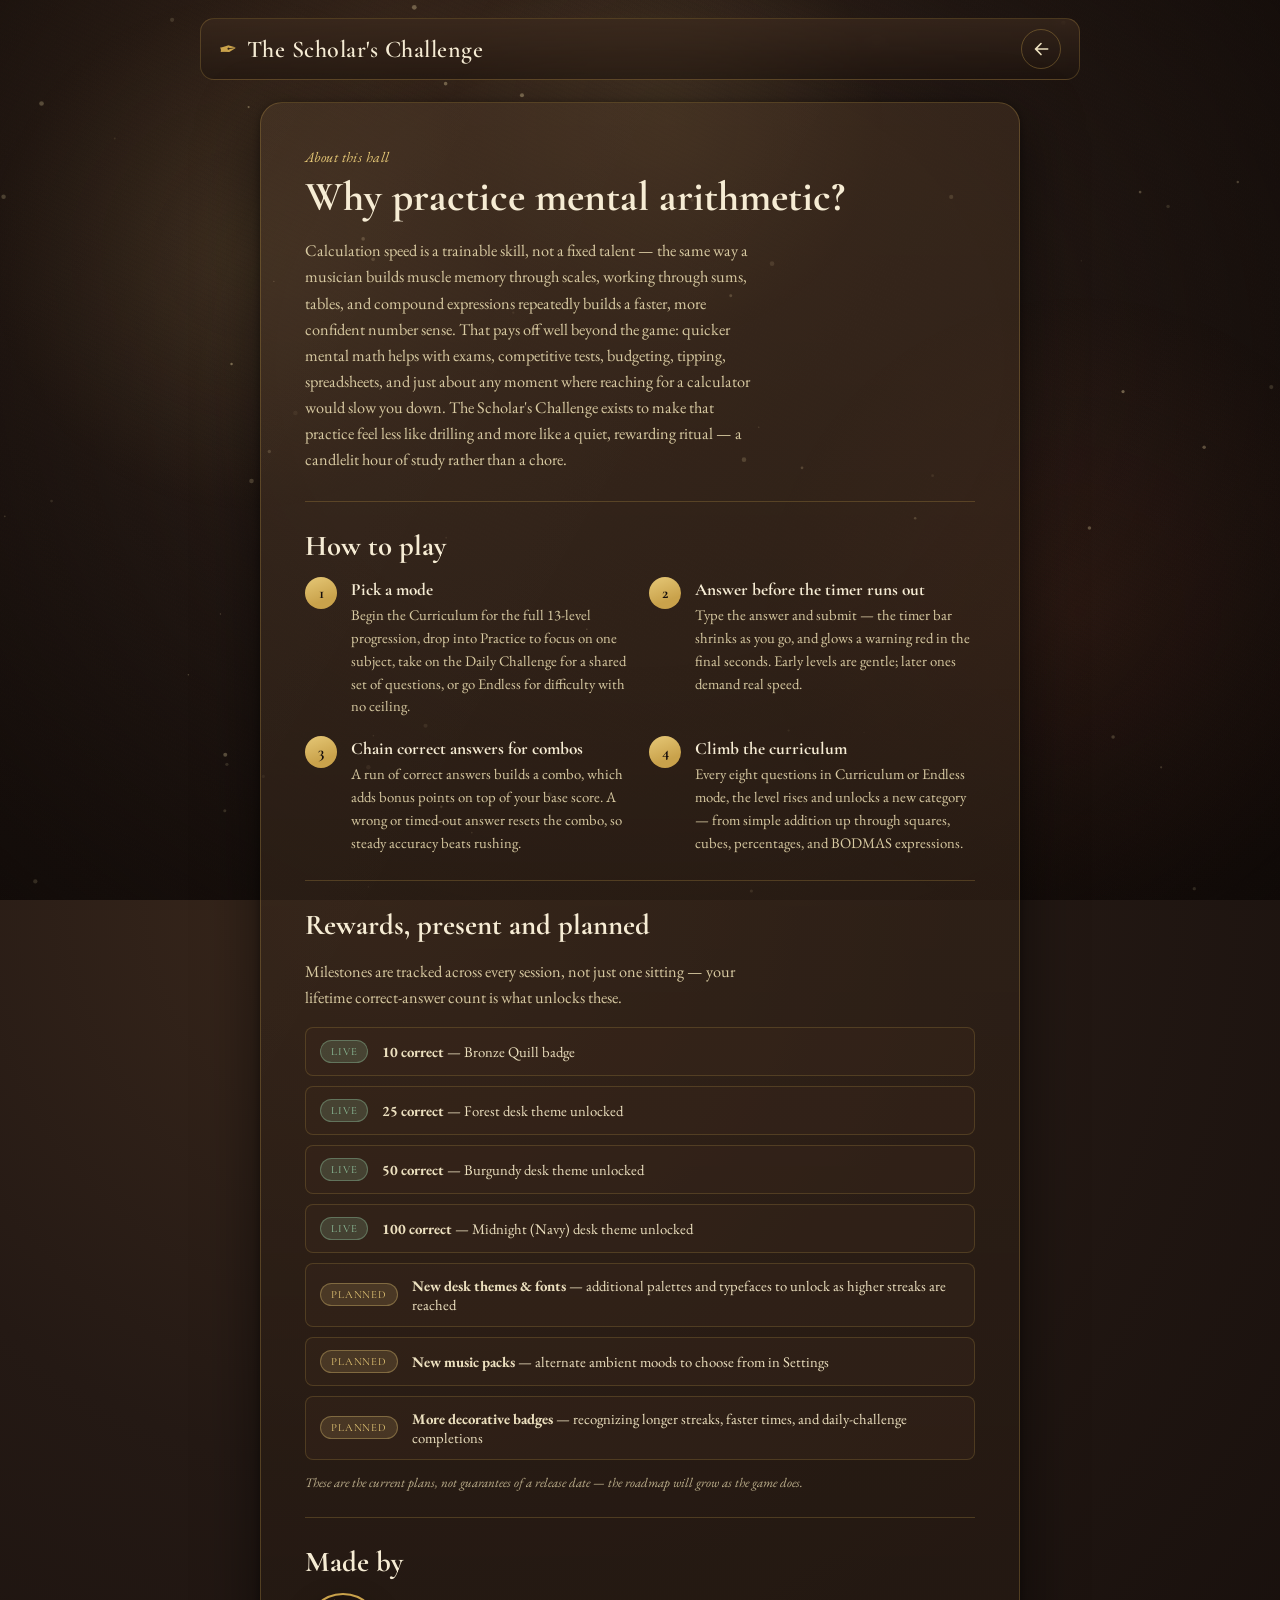
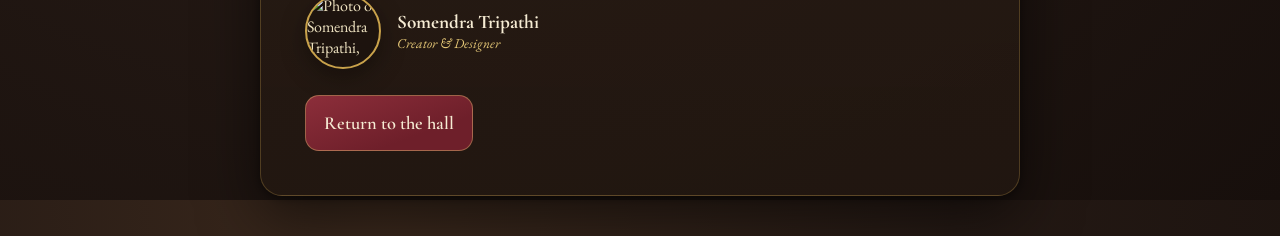
==== about.html @ 418ee272 "Add files via upload" ====
<!DOCTYPE html>
<html lang="en">
<head>
<meta charset="UTF-8">
<meta name="viewport" content="width=device-width, initial-scale=1.0, maximum-scale=1, user-scalable=no">
<title>About — The Scholar's Challenge</title>
<meta name="description" content="Why mental math training matters, how to play The Scholar's Challenge, and what's coming next.">
<meta name="theme-color" content="#241914">
<link rel="manifest" href="manifest.json">
<link rel="icon" href="icons/icon.svg" type="image/svg+xml">
<link rel="preconnect" href="https://fonts.googleapis.com">
<link rel="preconnect" href="https://fonts.gstatic.com" crossorigin>
<link href="https://fonts.googleapis.com/css2?family=Cormorant+Garamond:ital,wght@0,500;0,600;0,700;1,500&family=EB+Garamond:ital,wght@0,400;0,500;0,600;1,400&family=Spectral:wght@500;600;700&display=swap" rel="stylesheet">
<link rel="stylesheet" href="css/styles.css">
</head>
<body>

<canvas id="bg-canvas" aria-hidden="true"></canvas>
<div class="vignette" aria-hidden="true"></div>

<div class="hall">

  <header class="topbar">
    <div class="brand">
      <span class="brand-mark" aria-hidden="true">✒</span>
      <h1>The Scholar's&nbsp;Challenge</h1>
    </div>
    <a class="icon-btn" href="index.html" aria-label="Back to the game">
      <svg viewBox="0 0 24 24" width="20" height="20" aria-hidden="true"><path fill="currentColor" d="M20 11H7.83l4.88-4.88a1 1 0 1 0-1.42-1.41L4.7 11.3a1 1 0 0 0 0 1.41l6.59 6.59a1 1 0 0 0 1.42-1.41L7.83 13H20a1 1 0 0 0 0-2z"/></svg>
    </a>
  </header>

  <section class="scene">
    <div class="desk-card about-card">

      <p class="eyebrow">About this hall</p>
      <h2 class="scene-title">Why practice mental arithmetic?</h2>
      <p class="menu-lede">
        Calculation speed is a trainable skill, not a fixed talent — the same way a
        musician builds muscle memory through scales, working through sums, tables,
        and compound expressions repeatedly builds a faster, more confident number
        sense. That pays off well beyond the game: quicker mental math helps with
        exams, competitive tests, budgeting, tipping, spreadsheets, and just about
        any moment where reaching for a calculator would slow you down. The Scholar's
        Challenge exists to make that practice feel less like drilling and more like
        a quiet, rewarding ritual — a candlelit hour of study rather than a chore.
      </p>

      <hr class="about-divider">

      <h2 class="scene-title small">How to play</h2>
      <div class="about-grid">
        <div class="about-item">
          <span class="about-item-num">1</span>
          <div>
            <h3>Pick a mode</h3>
            <p>Begin the Curriculum for the full 13-level progression, drop into
            Practice to focus on one subject, take on the Daily Challenge for a
            shared set of questions, or go Endless for difficulty with no ceiling.</p>
          </div>
        </div>
        <div class="about-item">
          <span class="about-item-num">2</span>
          <div>
            <h3>Answer before the timer runs out</h3>
            <p>Type the answer and submit — the timer bar shrinks as you go, and
            glows a warning red in the final seconds. Early levels are gentle;
            later ones demand real speed.</p>
          </div>
        </div>
        <div class="about-item">
          <span class="about-item-num">3</span>
          <div>
            <h3>Chain correct answers for combos</h3>
            <p>A run of correct answers builds a combo, which adds bonus points
            on top of your base score. A wrong or timed-out answer resets the
            combo, so steady accuracy beats rushing.</p>
          </div>
        </div>
        <div class="about-item">
          <span class="about-item-num">4</span>
          <div>
            <h3>Climb the curriculum</h3>
            <p>Every eight questions in Curriculum or Endless mode, the level rises
            and unlocks a new category — from simple addition up through squares,
            cubes, percentages, and BODMAS expressions.</p>
          </div>
        </div>
      </div>

      <hr class="about-divider">

      <h2 class="scene-title small">Rewards, present and planned</h2>
      <p class="menu-lede" style="margin-bottom: 16px;">
        Milestones are tracked across every session, not just one sitting — your
        lifetime correct-answer count is what unlocks these.
      </p>
      <div class="roadmap-list">
        <div class="roadmap-item live">
          <span class="roadmap-tag">Live</span>
          <div><strong>10 correct</strong> — Bronze Quill badge</div>
        </div>
        <div class="roadmap-item live">
          <span class="roadmap-tag">Live</span>
          <div><strong>25 correct</strong> — Forest desk theme unlocked</div>
        </div>
        <div class="roadmap-item live">
          <span class="roadmap-tag">Live</span>
          <div><strong>50 correct</strong> — Burgundy desk theme unlocked</div>
        </div>
        <div class="roadmap-item live">
          <span class="roadmap-tag">Live</span>
          <div><strong>100 correct</strong> — Midnight (Navy) desk theme unlocked</div>
        </div>
        <div class="roadmap-item planned">
          <span class="roadmap-tag">Planned</span>
          <div><strong>New desk themes & fonts</strong> — additional palettes and
          typefaces to unlock as higher streaks are reached</div>
        </div>
        <div class="roadmap-item planned">
          <span class="roadmap-tag">Planned</span>
          <div><strong>New music packs</strong> — alternate ambient moods to choose
          from in Settings</div>
        </div>
        <div class="roadmap-item planned">
          <span class="roadmap-tag">Planned</span>
          <div><strong>More decorative badges</strong> — recognizing longer streaks,
          faster times, and daily-challenge completions</div>
        </div>
      </div>
      <p class="about-note">These are the current plans, not guarantees of a release
      date — the roadmap will grow as the game does.</p>

      <hr class="about-divider">

      <h2 class="scene-title small">Made by</h2>
      <div class="credit-row">
        <img class="credit-photo" src="icons/author.jpg" alt="Photo of Somendra Tripathi, creator of The Scholar's Challenge">
        <div>
          <div class="credit-name">Somendra Tripathi</div>
          <div class="credit-role">Creator &amp; Designer</div>
        </div>
      </div>

      <a class="wax-btn wax-btn--primary about-back-btn" href="index.html">
        <span class="wax-btn-title">Return to the hall</span>
      </a>
    </div>
  </section>

</div>

<script src="js/particles.js"></script>
</body>
</html>
---- css/styles.css ----
/* =========================================================
   THE SCHOLAR'S CHALLENGE
   Design tokens — old university hall, candlelight & brass
   ========================================================= */
:root{
  /* ---- palette ---- */
  --walnut:        #241914;
  --walnut-deep:    #170f0c;
  --parchment:      #ece0bf;
  --parchment-dim:  #d8caa2;
  --cream:          #f6ecd4;
  --burgundy:       #6e1f2a;
  --burgundy-light: #8c2e3a;
  --forest:         #2e4536;
  --brass:          #c9a24b;
  --brass-bright:   #e6c877;
  --navy:           #131e2b;
  --ink:            #2a1e14;

  /* theme-swappable accent (desk themes) */
  --accent: var(--brass);
  --accent-bright: var(--brass-bright);

  /* ---- type ---- */
  --font-display: "Cormorant Garamond", "Iowan Old Style", Georgia, serif;
  --font-body: "EB Garamond", Georgia, serif;
  --font-number: "Spectral", Georgia, serif;

  --radius-lg: 22px;
  --radius-md: 14px;
  --radius-sm: 8px;

  --shadow-deep: 0 20px 60px rgba(0,0,0,0.55), 0 2px 8px rgba(0,0,0,0.4);
  --shadow-soft: 0 8px 24px rgba(0,0,0,0.35);
}

/* Desk theme variants — unlocked via streak rewards */
body[data-theme="forest"]{ --accent: #6f9c7c; --accent-bright: #8fc19c; }
body[data-theme="burgundy"]{ --accent: #b85466; --accent-bright: #d97a8c; }
body[data-theme="navy"]{ --accent: #6f93c4; --accent-bright: #9bb9e0; }
body[data-theme="brass"]{ --accent: var(--brass); --accent-bright: var(--brass-bright); }

@media (prefers-reduced-motion: reduce){
  *, *::before, *::after{ animation-duration: 0.001ms !important; animation-iteration-count: 1 !important; transition-duration: 0.001ms !important; }
}
[hidden]{ display: none !important; }
*{ box-sizing: border-box; }
html, body{ height: 100%; }
body{
  margin: 0;
  font-family: var(--font-body);
  color: var(--parchment);
  background: radial-gradient(ellipse at 30% 0%, #3a281c 0%, var(--walnut) 45%, var(--walnut-deep) 100%);
  overflow-x: hidden;
  min-height: 100vh;
  -webkit-tap-highlight-color: transparent;
}

/* subtle wood-grain + paper-grain texture overlay */
body::before{
  content: "";
  position: fixed; inset: 0;
  pointer-events: none;
  z-index: 1;
  opacity: 0.5;
  background-image:
    repeating-linear-gradient(115deg, rgba(255,255,255,0.015) 0px, rgba(255,255,255,0.015) 1px, transparent 1px, transparent 3px),
    repeating-linear-gradient(25deg, rgba(0,0,0,0.05) 0px, rgba(0,0,0,0.05) 1px, transparent 2px, transparent 5px);
  mix-blend-mode: overlay;
}

#bg-canvas{
  position: fixed; inset: 0;
  width: 100%; height: 100%;
  z-index: 0;
  display: block;
}

.vignette{
  position: fixed; inset: 0;
  z-index: 2;
  pointer-events: none;
  background: radial-gradient(ellipse at 50% 40%, transparent 40%, rgba(10,6,4,0.55) 100%);
}

/* rain streaks against an implied window pane, very subtle */
.window-rain{
  position: fixed; top: 0; right: 0; width: 38vw; max-width: 480px; height: 100%;
  z-index: 1; pointer-events: none; opacity: 0.16;
  background-image: repeating-linear-gradient(100deg, rgba(180,200,220,0.5) 0 1px, transparent 1px 14px);
  mask-image: linear-gradient(to left, black, transparent);
  animation: rain-drift 6s linear infinite;
}
.window-rain.hidden{ display: none; }
@keyframes rain-drift{
  0%{ background-position: 0 0; }
  100%{ background-position: -40px 200px; }
}

.hall{
  position: relative;
  z-index: 3;
  min-height: 100vh;
  display: flex;
  flex-direction: column;
  align-items: center;
  padding: 18px 16px 40px;
}

/* ================= TOP BAR ================= */
.topbar{
  width: 100%;
  max-width: 880px;
  display: flex;
  align-items: center;
  justify-content: space-between;
  gap: 12px;
  padding: 10px 18px;
  margin-bottom: 22px;
  background: linear-gradient(180deg, rgba(60,42,30,0.7), rgba(30,20,14,0.55));
  border: 1px solid rgba(201,162,75,0.25);
  border-radius: var(--radius-md);
  backdrop-filter: blur(6px);
}
.brand{ display: flex; align-items: center; gap: 10px; }
.brand-mark{ color: var(--accent); font-size: 22px; transform: rotate(-8deg); display: inline-block; }
.brand h1{
  font-family: var(--font-display);
  font-weight: 600;
  font-size: clamp(1.05rem, 2.4vw, 1.5rem);
  letter-spacing: 0.02em;
  margin: 0;
  color: var(--cream);
}
.stat-strip{ display: flex; gap: 18px; }
.stat{ display: flex; flex-direction: column; align-items: center; min-width: 44px; }
.stat-label{ font-size: 0.62rem; text-transform: uppercase; letter-spacing: 0.12em; color: var(--parchment-dim); opacity: 0.75; }
.stat-value{ font-family: var(--font-number); font-size: 1.15rem; font-weight: 600; color: var(--accent-bright); font-variant-numeric: tabular-nums; }
.combo-stat .stat-value{ color: var(--burgundy-light); }
.combo-stat.pulse .stat-value{ animation: combo-pop 0.35s ease; }
@keyframes combo-pop{ 0%{ transform: scale(1); } 40%{ transform: scale(1.35); } 100%{ transform: scale(1); } }

.icon-btn{
  background: transparent; border: 1px solid rgba(201,162,75,0.35);
  color: var(--parchment); border-radius: 50%;
  width: 40px; height: 40px; display: flex; align-items: center; justify-content: center;
  cursor: pointer; transition: background 0.2s, transform 0.2s;
  flex-shrink: 0; text-decoration: none; 
}
.icon-btn:hover{ background: rgba(201,162,75,0.15); transform: rotate(25deg); }
.icon-btn:focus-visible, button:focus-visible, input:focus-visible{ outline: 2px solid var(--accent-bright); outline-offset: 2px; }

/* ================= SCENES / CARDS ================= */
.scene{ width: 100%; max-width: 880px; display: flex; justify-content: center; }
.desk-card, .game-card{
  width: 100%;
  background:
    linear-gradient(180deg, rgba(70,50,34,0.55), rgba(35,24,17,0.7)),
    linear-gradient(120deg, rgba(255,255,255,0.03), transparent 40%);
  border: 1px solid rgba(201,162,75,0.28);
  border-radius: var(--radius-lg);
  padding: clamp(20px, 4vw, 44px);
  box-shadow: var(--shadow-deep);
  animation: page-rise 0.5s cubic-bezier(.2,.8,.25,1) both;
}
@keyframes page-rise{
  from{ opacity: 0; transform: translateY(18px) scale(0.98); }
  to{ opacity: 1; transform: translateY(0) scale(1); }
}

.eyebrow{
  font-family: var(--font-body);
  font-style: italic;
  font-size: 0.9rem;
  color: var(--accent-bright);
  letter-spacing: 0.03em;
  margin: 0 0 6px;
}
.scene-title{
  font-family: var(--font-display);
  font-weight: 700;
  font-size: clamp(1.7rem, 4.5vw, 2.6rem);
  margin: 0 0 14px;
  color: var(--cream);
}
.menu-lede{ max-width: 56ch; line-height: 1.6; color: var(--parchment-dim); margin-bottom: 28px; font-size: 1.02rem; }

.menu-grid{ display: grid; grid-template-columns: 1fr 1fr; gap: 14px; margin-bottom: 26px; }
.menu-grid.two-col{ margin-top: 22px; margin-bottom: 0; }
@media (max-width: 560px){ .menu-grid{ grid-template-columns: 1fr; } }

/* ---- wax-seal styled buttons ---- */
.wax-btn{
  position: relative;
  text-align: left;
  border: 1px solid rgba(201,162,75,0.35);
  background: linear-gradient(160deg, rgba(90,64,42,0.55), rgba(40,28,20,0.6));
  color: var(--parchment);
  border-radius: var(--radius-md);
  padding: 16px 18px;
  cursor: pointer;
  font-family: var(--font-body);
  transition: transform 0.18s ease, box-shadow 0.18s ease, border-color 0.18s ease;
  display: flex; flex-direction: column; gap: 4px;
}
.wax-btn:hover{ transform: translateY(-2px); box-shadow: var(--shadow-soft); border-color: var(--accent); }
.wax-btn:active{ transform: translateY(0); }
.wax-btn-title{ font-family: var(--font-display); font-weight: 600; font-size: 1.15rem; color: var(--cream); }
.wax-btn-sub{ font-size: 0.82rem; color: var(--parchment-dim); }
.wax-btn--primary{
  background: linear-gradient(160deg, var(--burgundy-light), var(--burgundy) 70%);
  border-color: rgba(230,200,119,0.4);
}
.wax-btn--primary .wax-btn-title, .wax-btn--primary .wax-btn-sub{ color: var(--cream); }

.text-btn{
  background: none; border: none; color: var(--parchment-dim);
  font-family: var(--font-body); font-style: italic; font-size: 0.92rem;
  cursor: pointer; text-decoration: underline; text-underline-offset: 3px;
  padding: 6px 0;
}
.text-btn:hover{ color: var(--accent-bright); }

.ledger{ display: grid; grid-template-columns: repeat(4, 1fr); gap: 10px; border-top: 1px solid rgba(201,162,75,0.25); padding-top: 18px; }
@media (max-width: 560px){ .ledger{ grid-template-columns: 1fr 1fr; } }
.ledger-item{ display: flex; flex-direction: column; gap: 2px; }
.ledger-item span{ font-size: 0.68rem; text-transform: uppercase; letter-spacing: 0.1em; color: var(--parchment-dim); opacity: 0.8; }
.ledger-item strong{ font-family: var(--font-number); font-size: 1.3rem; color: var(--accent-bright); font-variant-numeric: tabular-nums; }

/* ================= SUBJECT GRID (practice) ================= */
.subject-grid{ display: grid; grid-template-columns: repeat(3, 1fr); gap: 12px; margin-bottom: 22px; }
@media (max-width: 620px){ .subject-grid{ grid-template-columns: repeat(2, 1fr); } }
.subject-chip{
  border: 1px solid rgba(201,162,75,0.3);
  background: rgba(60,42,30,0.4);
  color: var(--parchment);
  border-radius: var(--radius-sm);
  padding: 14px 10px;
  text-align: center;
  font-family: var(--font-display);
  font-size: 1.02rem;
  cursor: pointer;
  transition: background 0.18s, transform 0.18s;
}
.subject-chip:hover{ background: rgba(201,162,75,0.18); transform: translateY(-2px); }

/* ================= GAME SCENE ================= */
.level-banner{
  text-align: center;
  font-family: var(--font-display);
  font-size: 1rem;
  letter-spacing: 0.08em;
  text-transform: uppercase;
  color: var(--accent-bright);
  margin-bottom: 18px;
  opacity: 0.9;
}

.question-stage{ display: flex; justify-content: center; margin-bottom: 26px; perspective: 1200px; }
.page{
  position: relative;
  width: min(100%, 560px);
  min-height: 150px;
  background:
    radial-gradient(ellipse at 30% 20%, rgba(255,240,200,0.06), transparent 60%),
    linear-gradient(180deg, rgba(236,224,191,0.08), rgba(236,224,191,0.03));
  border: 1px solid rgba(201,162,75,0.3);
  border-radius: var(--radius-md);
  display: flex; align-items: center; justify-content: center;
  padding: 30px 20px;
  transform-style: preserve-3d;
}
.page.turning{ animation: page-turn 0.5s ease; }
@keyframes page-turn{
  0%{ transform: rotateY(0deg); opacity: 1; }
  45%{ transform: rotateY(85deg); opacity: 0.3; }
  55%{ transform: rotateY(-85deg); opacity: 0.3; }
  100%{ transform: rotateY(0deg); opacity: 1; }
}
.question-text{
  font-family: var(--font-number);
  font-weight: 600;
  font-size: clamp(1.8rem, 6vw, 3rem);
  color: var(--cream);
  letter-spacing: 0.02em;
  margin: 0;
  text-align: center;
  text-shadow: 0 0 18px rgba(230,200,119,0.15);
}

/* wax seal celebration mark */
.seal{
  position: absolute; top: 50%; left: 50%;
  width: 90px; height: 90px;
  transform: translate(-50%,-50%) scale(0);
  opacity: 0;
  pointer-events: none;
}
.seal svg{ width: 100%; height: 100%; }
.seal circle{ fill: rgba(110,31,42,0.88); stroke: var(--brass-bright); stroke-width: 2; }
.seal path{ fill: none; stroke: var(--brass-bright); stroke-width: 4; stroke-linecap: round; stroke-linejoin: round; }
.seal.stamp-correct{ animation: seal-stamp 0.6s cubic-bezier(.2,1.4,.4,1) forwards; }
.seal.stamp-wrong{ animation: seal-shake 0.5s ease forwards; }
.seal.stamp-wrong circle{ fill: rgba(40,30,24,0.9); stroke: #a3a3a3; }
@keyframes seal-stamp{
  0%{ transform: translate(-50%,-50%) scale(2.4) rotate(-12deg); opacity: 0; }
  55%{ transform: translate(-50%,-50%) scale(0.92) rotate(3deg); opacity: 1; }
  75%{ transform: translate(-50%,-50%) scale(1.05) rotate(0deg); opacity: 1; }
  100%{ transform: translate(-50%,-50%) scale(1) rotate(0deg); opacity: 0; transition: none; }
}
@keyframes seal-shake{
  0%{ transform: translate(-50%,-50%) scale(1.4); opacity: 0; }
  30%{ opacity: 0.9; transform: translate(-50%,-50%) scale(1); }
  40%{ transform: translate(-56%,-50%) scale(1); }
  55%{ transform: translate(-44%,-50%) scale(1); }
  70%{ transform: translate(-52%,-50%) scale(1); }
  100%{ opacity: 0; transform: translate(-50%,-50%) scale(1); }
}

.answer-row{ display: flex; gap: 10px; max-width: 560px; margin: 0 auto 8px; }
.answer-input{
  flex: 1; 
min-width: 0;
  font-family: var(--font-number);
  font-size: 1.3rem;
  padding: 14px 16px;
  border-radius: var(--radius-sm);
  border: 1px solid rgba(201,162,75,0.4);
  background: rgba(246,236,212,0.94);
  color: var(--ink);
  text-align: center;
  font-variant-numeric: tabular-nums;
}
.answer-input.shake{ animation: input-shake 0.4s ease; border-color: var(--burgundy-light); }
@keyframes input-shake{
  0%,100%{ transform: translateX(0); }
  20%{ transform: translateX(-8px); }
  40%{ transform: translateX(8px); }
  60%{ transform: translateX(-5px); }
  80%{ transform: translateX(5px); }
}
.submit-btn{ padding: 14px 22px; text-align: center; align-items: center; justify-content: center; flex-shrink: 0; }
.submit-btn .wax-btn-title{ font-size: 1rem; white-space: nowrap; }
@media (max-width: 380px){
  .submit-btn{ padding: 14px 14px; }
  .answer-input{ font-size: 1.1rem; padding: 14px 10px; }
}

.feedback{ min-height: 26px; text-align: center; font-family: var(--font-display); font-size: 1.05rem; margin-bottom: 10px; }
.feedback.good{ color: #8fc19c; }
.feedback.bad{ color: #d97a8c; }

.timer-wrap{ max-width: 560px; margin: 0 auto 10px; }
.timer-track{ height: 8px; border-radius: 6px; background: rgba(0,0,0,0.35); overflow: hidden; border: 1px solid rgba(201,162,75,0.2); }
.timer-fill{ height: 100%; width: 100%; background: linear-gradient(90deg, var(--accent), var(--accent-bright)); transition: width 0.12s linear, background 0.3s; transform-origin: left; }
.timer-fill.warn{ background: linear-gradient(90deg, #8c2e3a, #d97a8c); }
.game-card.timer-critical{ animation: red-pulse 0.9s ease-in-out infinite; }
@keyframes red-pulse{
  0%,100%{ box-shadow: var(--shadow-deep); }
  50%{ box-shadow: 0 0 60px rgba(180,40,50,0.45), var(--shadow-deep); }
}

.progress-row{ display: flex; justify-content: space-between; align-items: center; max-width: 560px; margin: 0 auto; font-size: 0.85rem; color: var(--parchment-dim); }

/* ================= LEVEL TOAST ================= */
.toast{
  position: fixed; top: 26px; left: 50%; transform: translateX(-50%);
  background: linear-gradient(160deg, rgba(90,64,42,0.95), rgba(40,28,20,0.95));
  border: 1px solid var(--accent); border-radius: var(--radius-md);
  padding: 14px 26px; text-align: center; z-index: 30;
  box-shadow: var(--shadow-deep);
  animation: toast-in 0.4s ease, toast-out 0.4s ease 2.6s forwards;
}
.toast-title{ display: block; font-family: var(--font-display); font-weight: 700; font-size: 1.15rem; color: var(--accent-bright); }
.toast-sub{ display: block; font-size: 0.85rem; color: var(--parchment-dim); margin-top: 2px; }
@keyframes toast-in{ from{ opacity: 0; transform: translate(-50%, -14px); } to{ opacity: 1; transform: translate(-50%,0); } }
@keyframes toast-out{ from{ opacity: 1; } to{ opacity: 0; transform: translate(-50%,-14px); } }

/* ================= COMBO FLARE ================= */
.combo-flare{
  position: fixed; bottom: 60px; left: 50%; transform: translateX(-50%);
  font-family: var(--font-display); font-weight: 700; font-size: 1.4rem;
  color: var(--brass-bright); text-shadow: 0 0 16px rgba(230,200,119,0.6);
  z-index: 30; pointer-events: none;
  animation: flare-float 0.9s ease forwards;
}
@keyframes flare-float{
  0%{ opacity: 0; transform: translate(-50%, 10px) scale(0.85); }
  25%{ opacity: 1; transform: translate(-50%, 0) scale(1.1); }
  80%{ opacity: 1; }
  100%{ opacity: 0; transform: translate(-50%, -30px) scale(1); }
}

/* ================= MODAL ================= */
.modal-backdrop{
  position: fixed; inset: 0; background: rgba(10,6,4,0.65);
  display: flex; align-items: center; justify-content: center;
  z-index: 40; padding: 16px; backdrop-filter: blur(3px);
}
.modal{
  width: 100%; max-width: 440px; max-height: 88vh; overflow-y: auto;
  background: linear-gradient(180deg, #3a281c, #221712);
  border: 1px solid rgba(201,162,75,0.35);
  border-radius: var(--radius-lg);
  padding: 26px 24px;
  box-shadow: var(--shadow-deep);
  animation: page-rise 0.35s ease both;
}
.modal h2{ font-family: var(--font-display); margin: 0 0 18px; color: var(--cream); }
.setting-row{ display: flex; align-items: center; justify-content: space-between; gap: 14px; padding: 10px 0; border-bottom: 1px solid rgba(201,162,75,0.15); }
.setting-row label{ font-size: 0.95rem; color: var(--parchment); }
.setting-block{ padding: 14px 0; border-bottom: 1px solid rgba(201,162,75,0.15); }
.setting-block-label{ display: block; font-size: 0.8rem; text-transform: uppercase; letter-spacing: 0.08em; color: var(--parchment-dim); margin-bottom: 10px; }

.switch{ width: 46px; height: 26px; border-radius: 20px; border: 1px solid rgba(201,162,75,0.4); background: rgba(0,0,0,0.35); position: relative; cursor: pointer; flex-shrink: 0; }
.switch span{ position: absolute; top: 2px; left: 2px; width: 20px; height: 20px; border-radius: 50%; background: var(--parchment-dim); transition: transform 0.2s, background 0.2s; }
.switch[aria-checked="true"]{ background: var(--burgundy); }
.switch[aria-checked="true"] span{ transform: translateX(20px); background: var(--brass-bright); }

input[type="range"]{ width: 130px; accent-color: var(--brass); }

.theme-swatches{ display: flex; gap: 10px; }
.swatch{ width: 34px; height: 34px; border-radius: 50%; border: 2px solid transparent; cursor: pointer; position: relative; }
.swatch.locked{ opacity: 0.3; cursor: not-allowed; }
.swatch.selected{ border-color: var(--cream); }
.swatch[data-theme="brass"]{ background: radial-gradient(circle at 35% 30%, #e6c877, #8a6a2f); }
.swatch[data-theme="forest"]{ background: radial-gradient(circle at 35% 30%, #8fc19c, #2e4536); }
.swatch[data-theme="burgundy"]{ background: radial-gradient(circle at 35% 30%, #d97a8c, #6e1f2a); }
.swatch[data-theme="navy"]{ background: radial-gradient(circle at 35% 30%, #9bb9e0, #131e2b); }

.badge-row{ display: flex; gap: 10px; flex-wrap: wrap; }
.badge{ width: 40px; height: 40px; border-radius: 50%; display: flex; align-items: center; justify-content: center; font-size: 1.1rem; background: radial-gradient(circle at 35% 30%, var(--accent-bright), var(--accent) 70%); color: var(--walnut-deep); border: 1px solid rgba(0,0,0,0.2); }
.badge.locked{ background: rgba(0,0,0,0.3); color: rgba(255,255,255,0.2); border-style: dashed; }
.badge-empty{ color: var(--parchment-dim); font-size: 0.85rem; font-style: italic; }

.unlock-banner{
  margin: 18px 0; padding: 14px 16px; border-radius: var(--radius-sm);
  background: rgba(201,162,75,0.14); border: 1px dashed var(--accent);
  font-family: var(--font-display); font-size: 1rem; color: var(--accent-bright);
  text-align: center;
}
/* ================= ABOUT PAGE ================= */
.about-card{ max-width: 760px; }
.scene-title.small{ font-size: clamp(1.35rem, 3.2vw, 1.8rem); margin-top: 6px; }
.about-divider{ border: none; border-top: 1px solid rgba(201,162,75,0.25); margin: 26px 0; }

.about-grid{ display: grid; grid-template-columns: 1fr 1fr; gap: 18px; }
@media (max-width: 620px){ .about-grid{ grid-template-columns: 1fr; } }
.about-item{ display: flex; gap: 14px; align-items: flex-start; }
.about-item-num{
  flex-shrink: 0; width: 32px; height: 32px; border-radius: 50%;
  background: linear-gradient(160deg, var(--accent-bright), var(--accent) 70%);
  color: var(--walnut-deep); font-family: var(--font-display); font-weight: 700;
  display: flex; align-items: center; justify-content: center; font-size: 1rem;
}
.about-item h3{ margin: 2px 0 4px; font-family: var(--font-display); font-size: 1.08rem; color: var(--cream); }
.about-item p{ margin: 0; font-size: 0.92rem; line-height: 1.55; color: var(--parchment-dim); }

.roadmap-list{ display: flex; flex-direction: column; gap: 10px; }
.roadmap-item{
  display: flex; align-items: center; gap: 14px;
  padding: 12px 14px; border-radius: var(--radius-sm);
  border: 1px solid rgba(201,162,75,0.22); background: rgba(60,42,30,0.35);
  font-size: 0.92rem; color: var(--parchment);
}
.roadmap-tag{
  flex-shrink: 0; font-family: var(--font-display); font-size: 0.68rem;
  text-transform: uppercase; letter-spacing: 0.08em;
  padding: 4px 10px; border-radius: 20px;
}
.roadmap-item.live .roadmap-tag{ background: rgba(143,193,156,0.2); color: #8fc19c; border: 1px solid rgba(143,193,156,0.4); }
.roadmap-item.planned .roadmap-tag{ background: rgba(230,200,119,0.14); color: var(--brass-bright); border: 1px solid rgba(230,200,119,0.35); }
.about-note{ font-size: 0.82rem; font-style: italic; color: var(--parchment-dim); opacity: 0.85; margin-top: 14px; }

.credit-row{ display: flex; align-items: center; gap: 16px; margin-bottom: 26px; }
.credit-photo{
  width: 76px; height: 76px; border-radius: 50%; object-fit: cover;
  border: 2px solid var(--accent); box-shadow: var(--shadow-soft);
  background: rgba(0,0,0,0.2);
}
.credit-name{ font-family: var(--font-display); font-weight: 700; font-size: 1.2rem; color: var(--cream); }
.credit-role{ font-size: 0.85rem; color: var(--accent-bright); font-style: italic; }

.about-back-btn{ display: inline-flex; align-items: center; justify-content: center; text-align: center; text-decoration: none; }
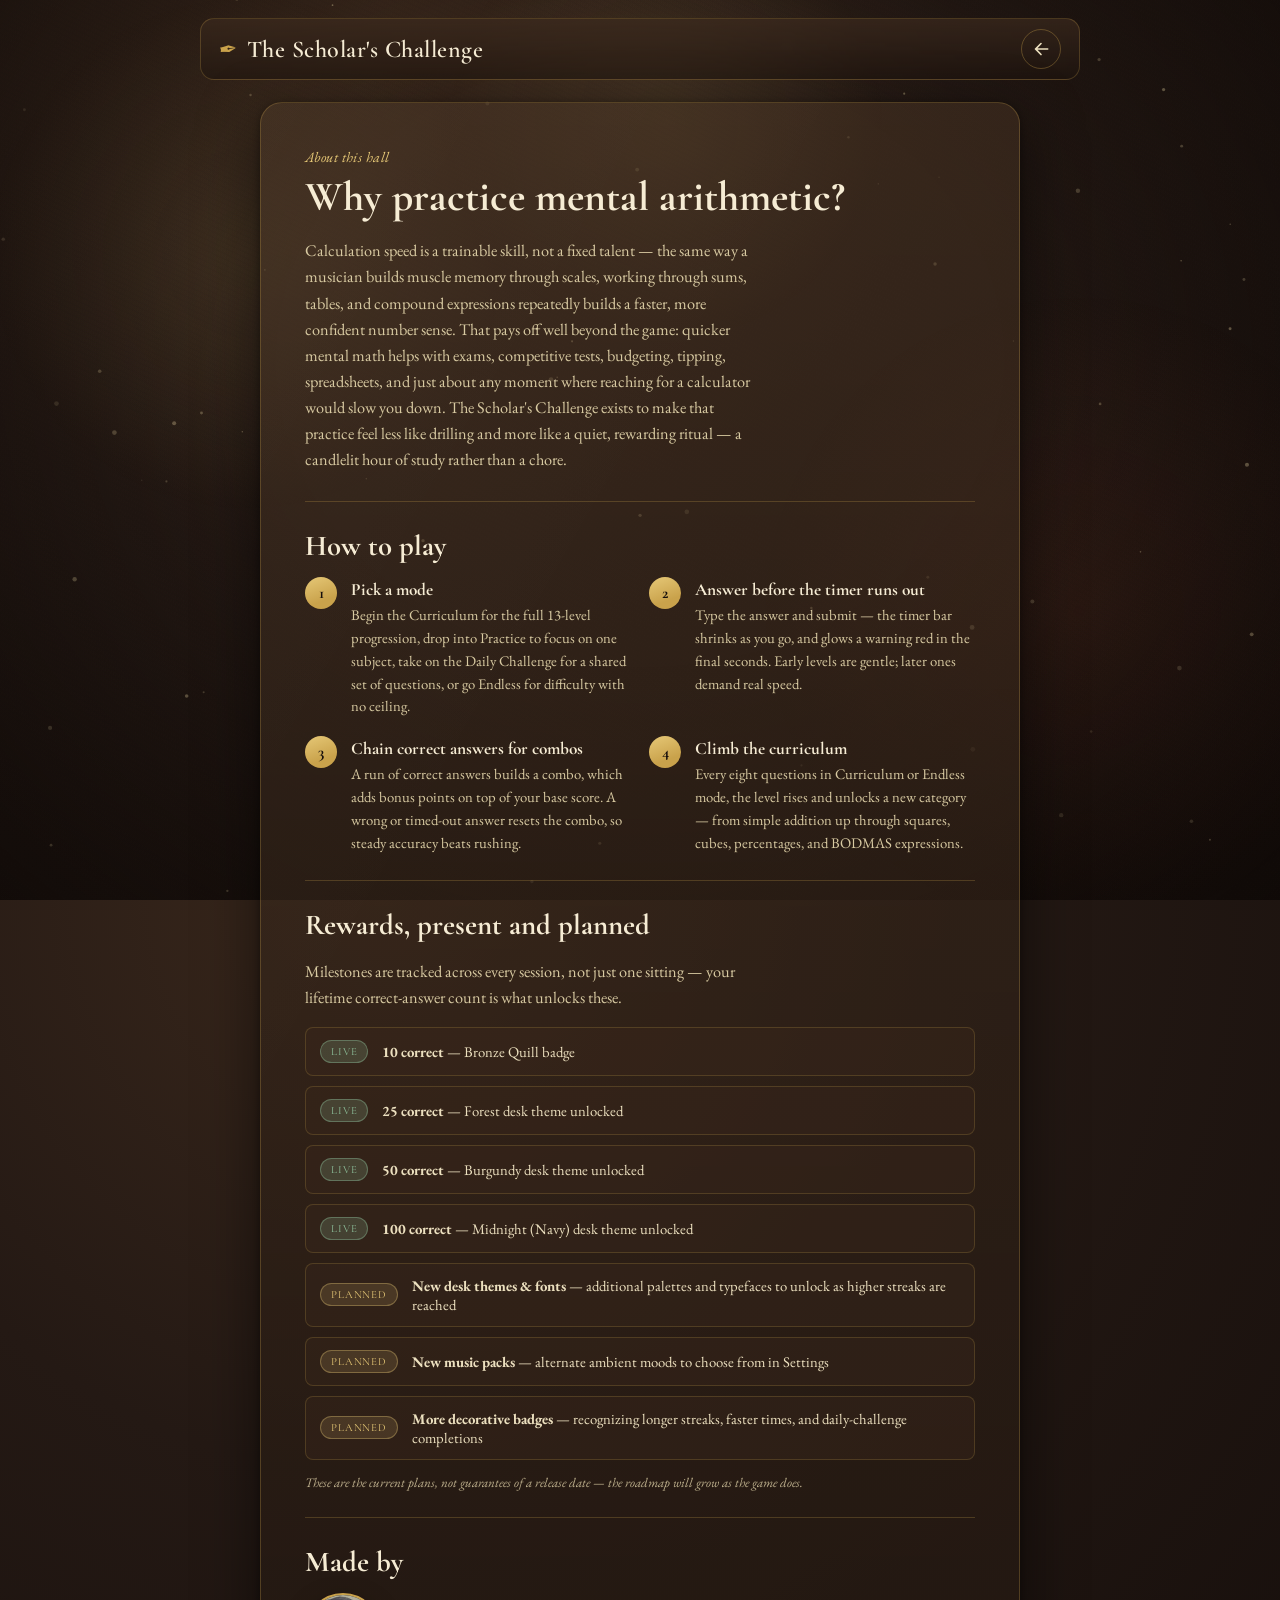
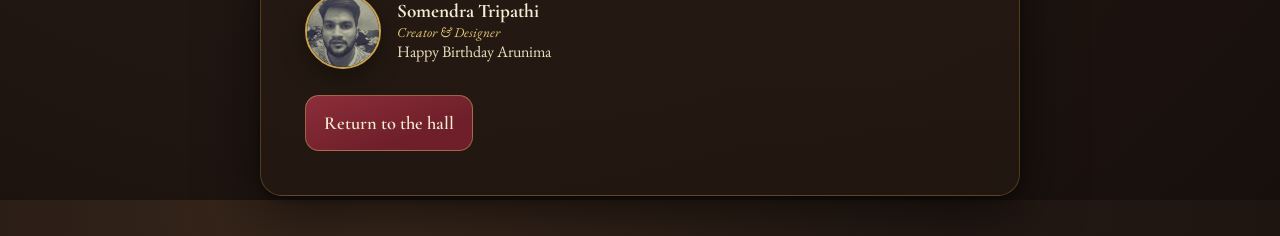
==== commit 1f3270b5: "Add birthday message for Arunima in about.html" ====
--- a/about.html
+++ b/about.html
@@ -139,6 +139,7 @@
         <div>
           <div class="credit-name">Somendra Tripathi</div>
           <div class="credit-role">Creator &amp; Designer</div>
+          <div class="credit-for">Happy Birthday Arunima</div>
         </div>
       </div>
 
--- a/css/styles.css
+++ b/css/styles.css
@@ -114,6 +114,8 @@
   display: flex;
   align-items: center;
   justify-content: space-between;
+  flex-wrap: wrap;
+  row-gap: 8px;
   gap: 12px;
   padding: 10px 18px;
   margin-bottom: 22px;
@@ -133,6 +135,8 @@
   color: var(--cream);
 }
 .stat-strip{ display: flex; gap: 18px; }
+.stat-strip{ display: flex; gap: 18px; }
+.topbar-actions{ display: flex; align-items: center; gap: 8px; flex-shrink: 0; }
 .stat{ display: flex; flex-direction: column; align-items: center; min-width: 44px; }
 .stat-label{ font-size: 0.62rem; text-transform: uppercase; letter-spacing: 0.12em; color: var(--parchment-dim); opacity: 0.75; }
 .stat-value{ font-family: var(--font-number); font-size: 1.15rem; font-weight: 600; color: var(--accent-bright); font-variant-numeric: tabular-nums; }
@@ -482,3 +486,12 @@
 .credit-role{ font-size: 0.85rem; color: var(--accent-bright); font-style: italic; }
 
 .about-back-btn{ display: inline-flex; align-items: center; justify-content: center; text-align: center; text-decoration: none; }
+@media (max-width: 480px){
+  .topbar{ padding: 8px 12px; gap: 8px; }
+  .stat-strip{ gap: 12px; }
+  .stat{ min-width: 36px; }
+  .stat-label{ font-size: 0.56rem; }
+  .stat-value{ font-size: 1rem; }
+  .icon-btn{ width: 34px; height: 34px; }
+  .brand-mark{ font-size: 18px; }
+     }
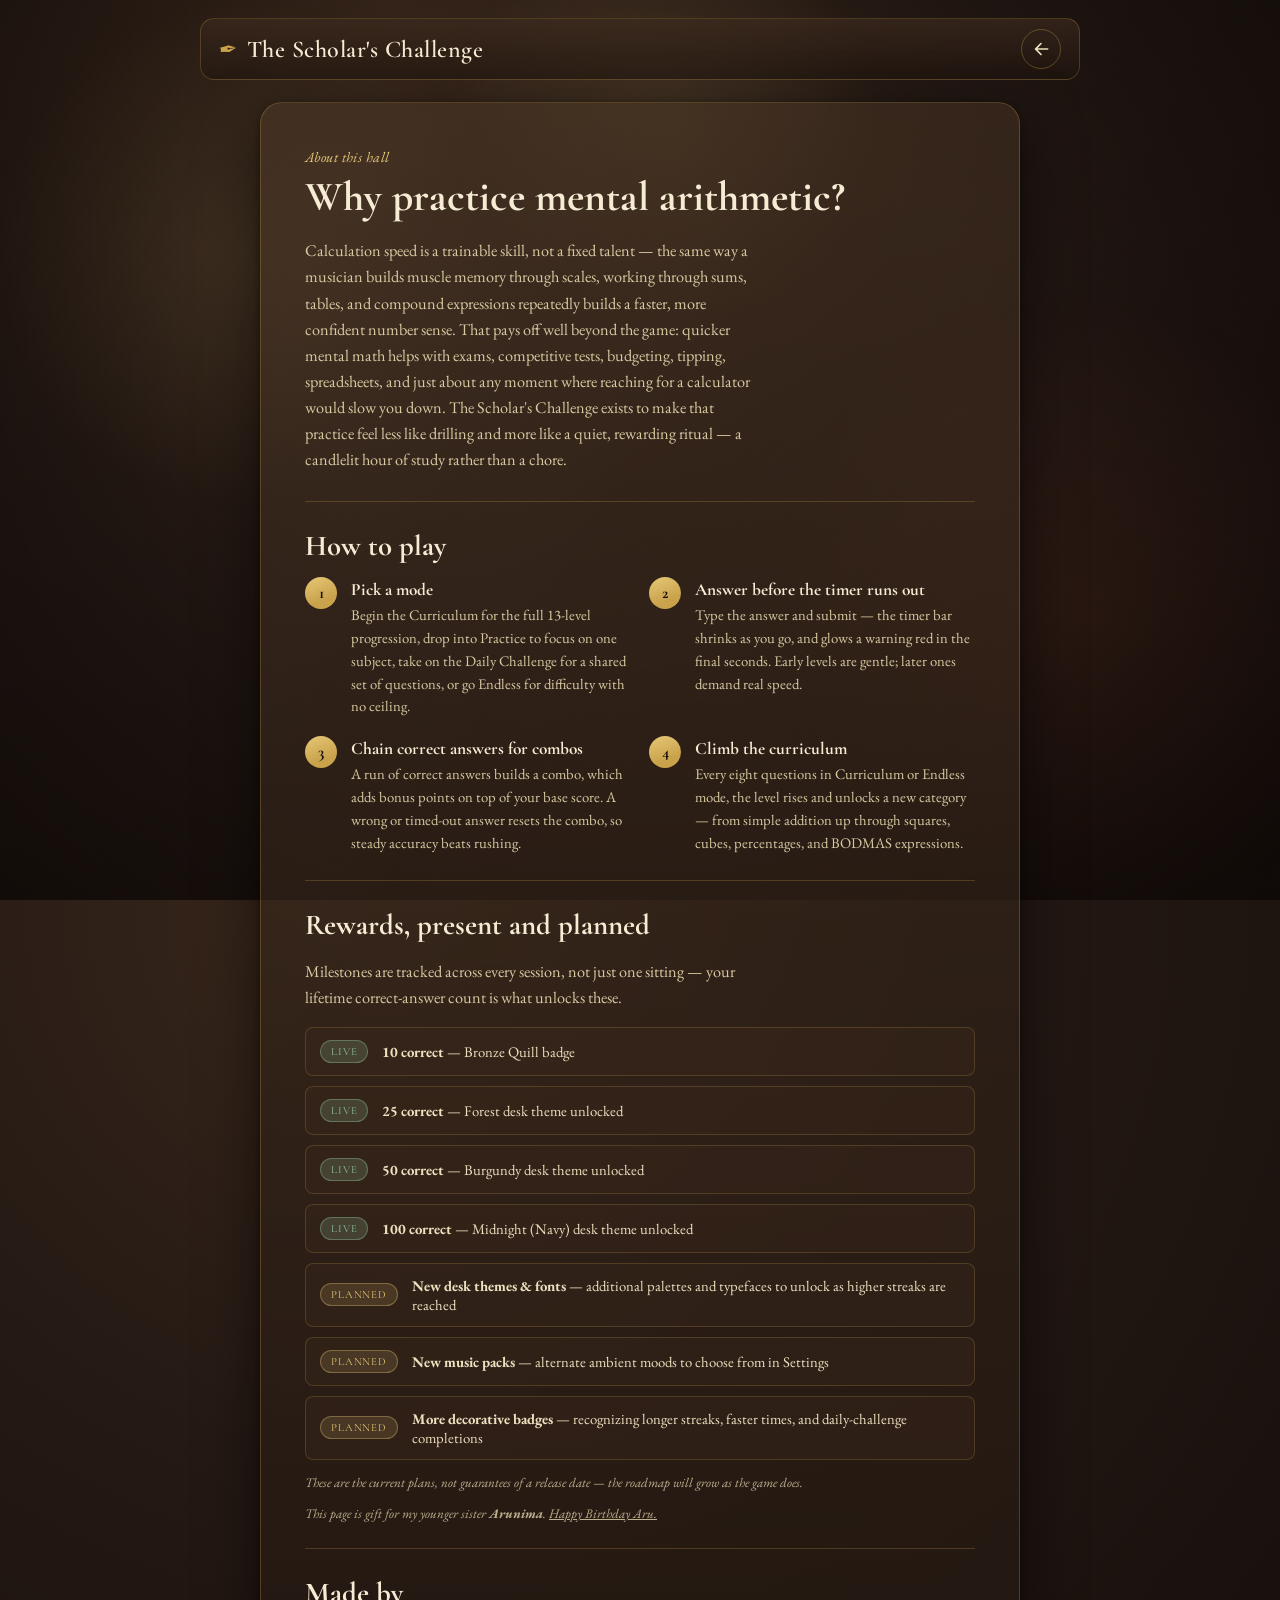
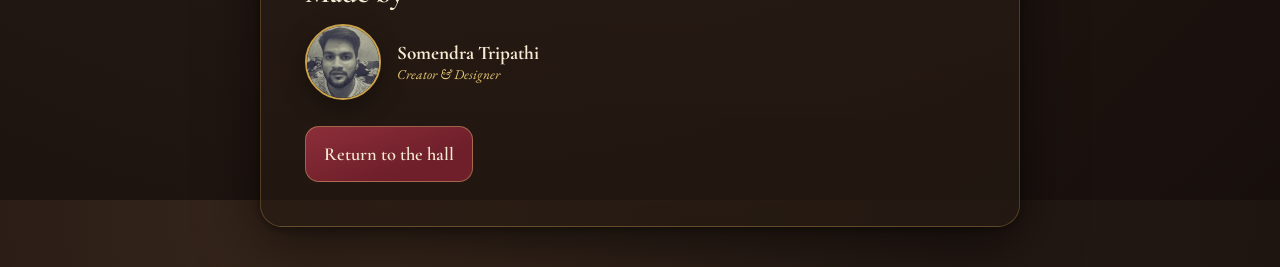
==== commit 74cab2dd: "Add birthday message for sister Arunima" ====
--- a/about.html
+++ b/about.html
@@ -130,6 +130,7 @@
       </div>
       <p class="about-note">These are the current plans, not guarantees of a release
       date — the roadmap will grow as the game does.</p>
+      <p class="about-note">This page is <i>gift</i> for my younger sister <b>Arunima</b>. <u>Happy Birthday Aru.</u></p>
 
       <hr class="about-divider">
 
@@ -139,7 +140,6 @@
         <div>
           <div class="credit-name">Somendra Tripathi</div>
           <div class="credit-role">Creator &amp; Designer</div>
-          <div class="credit-for">Happy Birthday Arunima</div>
         </div>
       </div>
 
